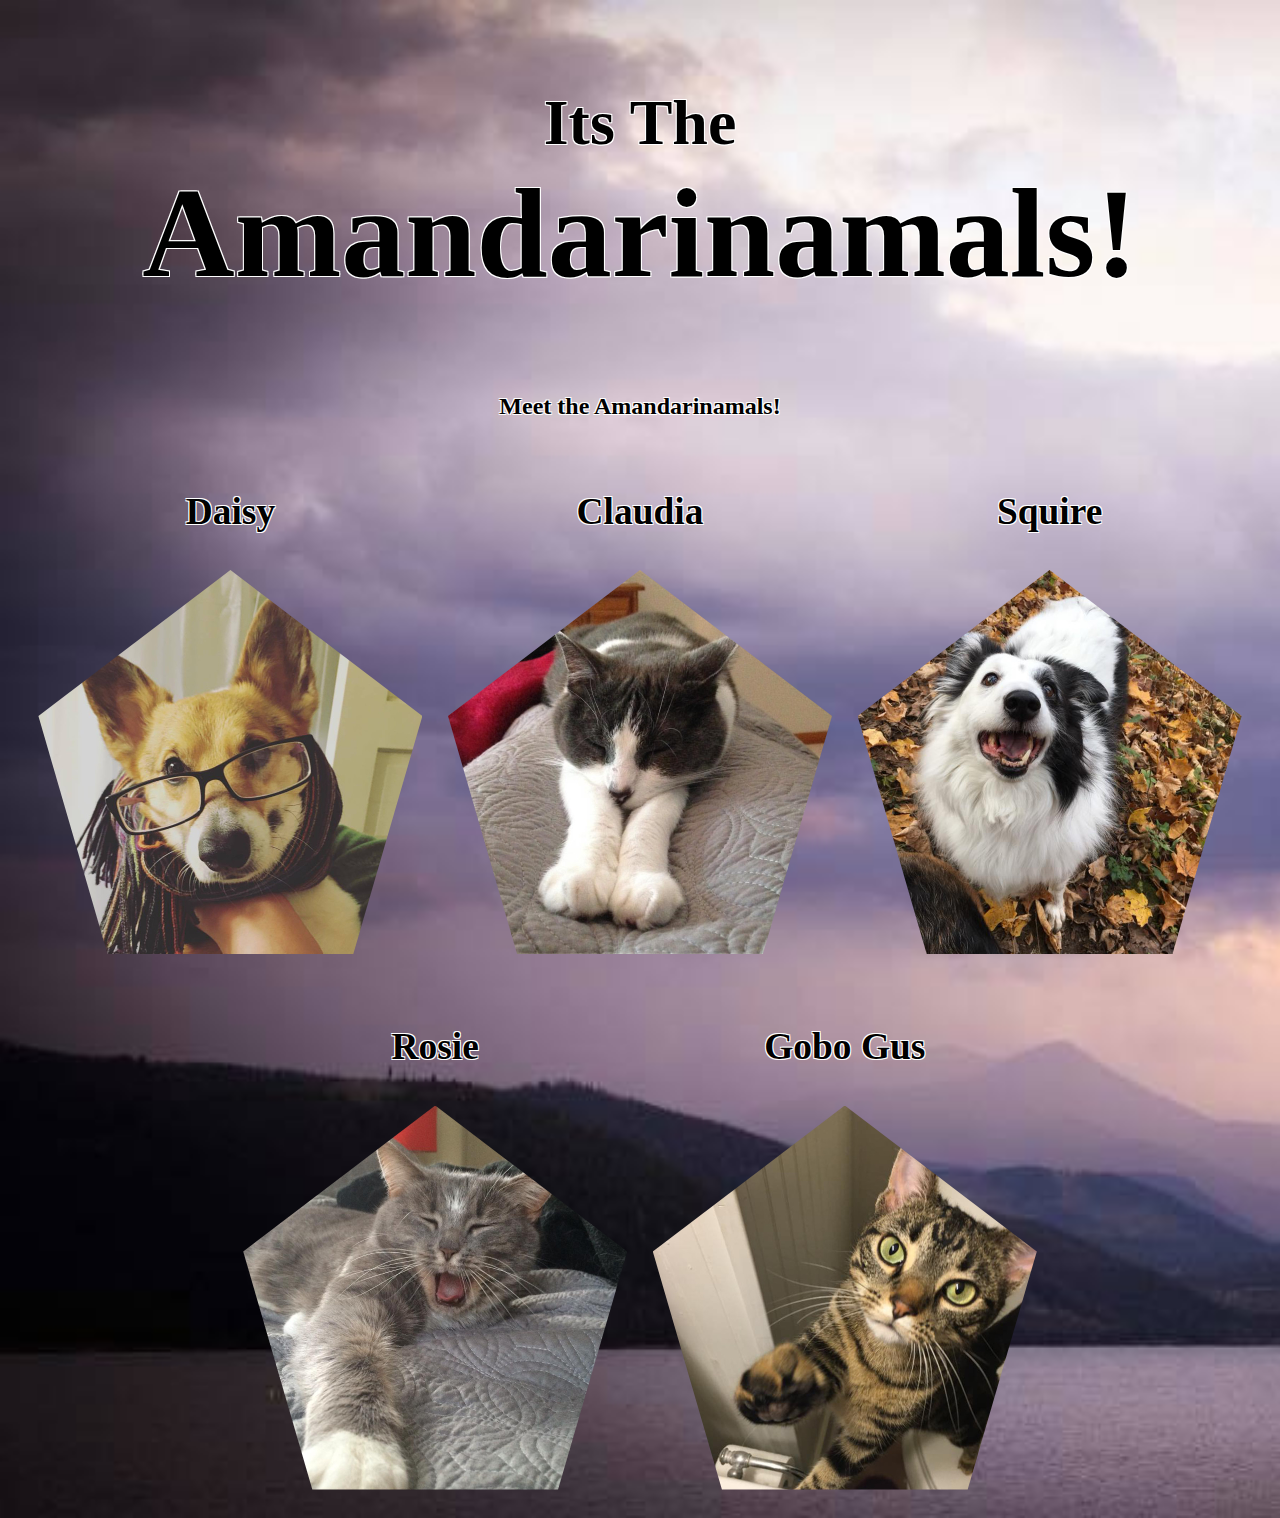
==== index.html @ b189da6b "initial commit" ====
<!DOCTYPE html>
<html lang="en">
    <head>
        <!-- Required meta tags -->
        <meta charset="utf-8">
        <meta http-equiv="X-UA-Compatible" content="IE=edge">
        <meta name="viewport" content="width=device-width, initial-scale=1, shrink-to-fit=no">

        <!-- Page Title -->
        <title>Amandarinamals</title>

        <!-- CSS -->
        <link rel="stylesheet" type="text/css" href="style.css"> 
    </head>
    <body>
        <main>
            <h1><small>Its The</small> Amandarinamals!</h1>

            <section>
                <h2>Meet the Amandarinamals!</h2>
                <div class="amandarinamals">
                    <section class="amandarinamal">
                        <h3>Daisy</h3>
                        <img alt="Daisy the tricolor pembroke welsh corgi" src="img/daisy.jpg" />
                    </section>
                    <section class="amandarinamal">
                        <h3>Claudia</h3>
                        <img alt="Claudia the gray and white domestic shorthair cat" src="img/claudia.jpg" />
                    </section>
                    <section class="amandarinamal">
                        <h3>Squire</h3>
                        <img alt="Squire the fluffy black and white border collie"src="img/squire.jpg" />
                    </section>
                    <section class="amandarinamal">
                        <h3>Rosie</h3>
                        <img alt="Rosie the gray cat with white stockings" src="img/rosie.jpg" />
                    </section>
                    <section class="amandarinamal">
                        <h3>Gobo Gus</h3>
                        <img alt="Gobo Gus the former stray kitten who steals food" src="img/gobo_gus.jpg" />
                    </section>
                </div>
            </section>
        </main>
    </body>
</html>
---- style.css ----
body {
    text-align: center;
    background: black;
    background-image: url('img/background.jpg');
    background-repeat: no-repeat;
    background-size: cover;
}

h1 {
    font-size: 10vw;
    text-shadow:
		-1px -1px 0 #fff,
		1px -1px 0 #fff,
		-1px 1px 0 #fff,
		1px 1px 0 #fff;
}
h1 small {
    font-size: .5em;
    display: block;
}

h2 {
    text-shadow:
		-1px -1px 0 #fff,
		1px -1px 0 #fff,
		-1px 1px 0 #fff,
		1px 1px 0 #fff;
}

.amandarinamals {
    display: flex;
    flex-flow: row wrap;
    justify-content: center;
}

.amandarinamal {
    max-width: 30vw;
    min-width: 200px;
    text-align: center;
    padding: 1vw;
    font-size: 2em;
    text-shadow:
		-1px -1px 0 #fff,
		1px -1px 0 #fff,
		-1px 1px 0 #fff,
		1px 1px 0 #fff;
}

.amandarinamal img {
    width: 100%;
    -webkit-clip-path: polygon(50% 0%, 100% 38%, 82% 100%, 18% 100%, 0% 38%);
    clip-path: polygon(50% 0%, 100% 38%, 82% 100%, 18% 100%, 0% 38%);
}
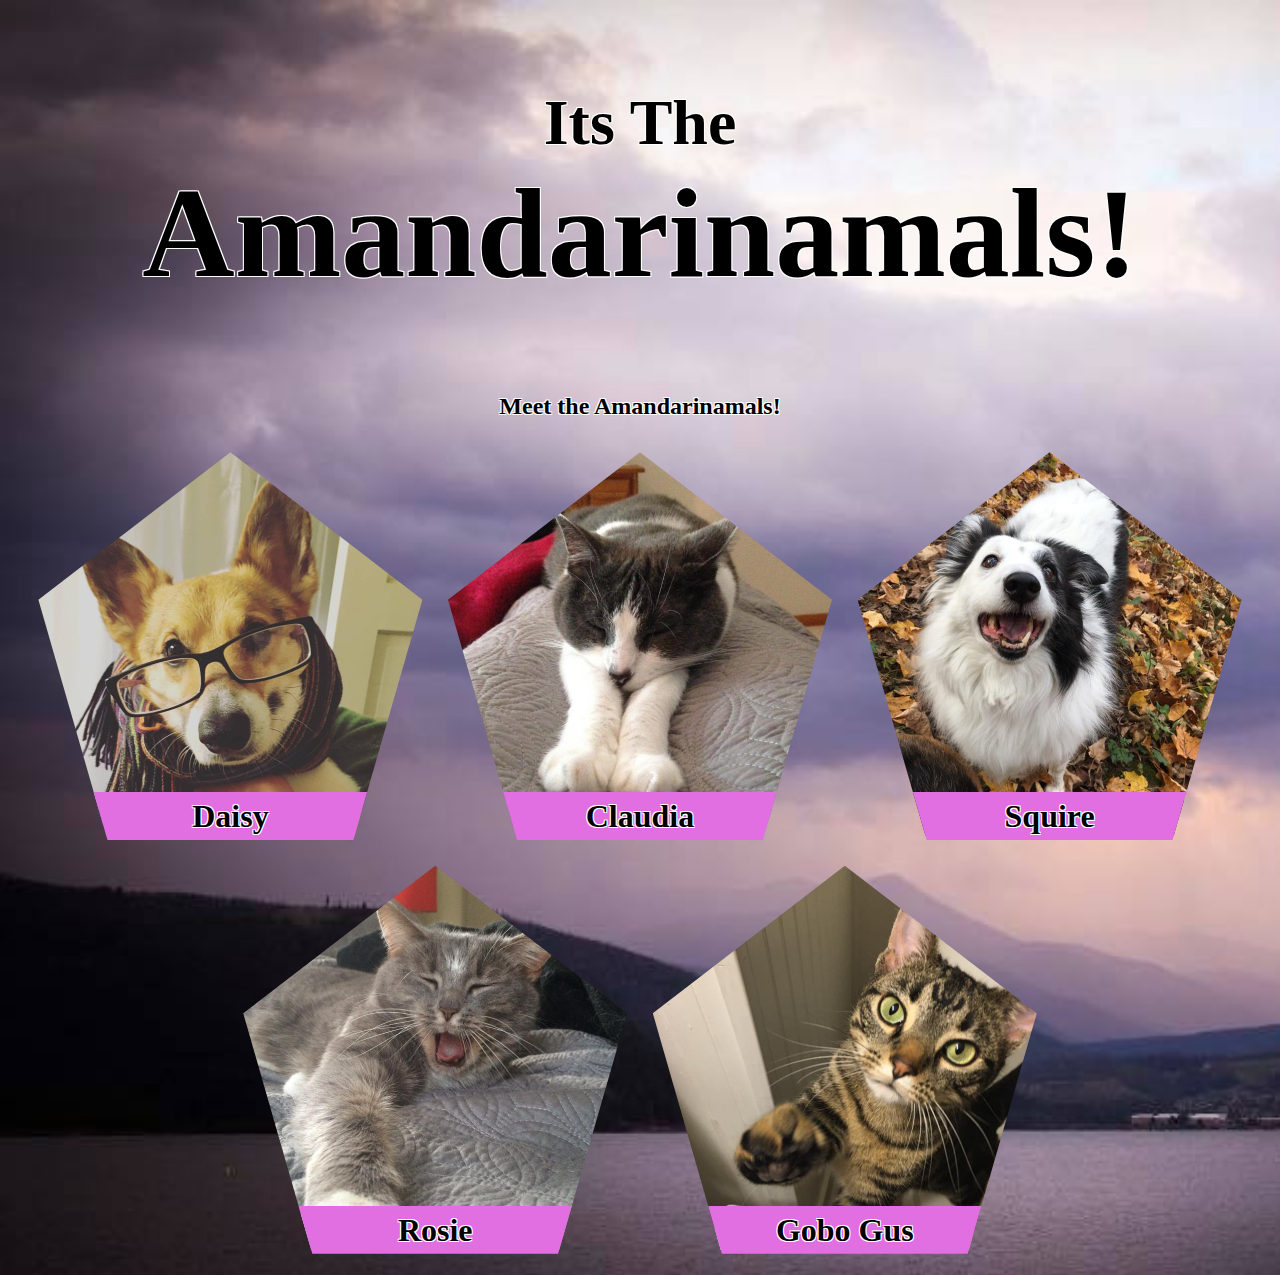
==== commit 5a669bfa: "Update index.html" ====
--- a/index.html
+++ b/index.html
@@ -29,7 +29,7 @@
                     </section>
                     <section class="amandarinamal">
                         <h3>Squire</h3>
-                        <img alt="Squire the fluffy black and white border collie"src="img/squire.jpg" />
+                        <img alt="Squire the fluffy black and white border collie" src="img/squire.jpg" />
                     </section>
                     <section class="amandarinamal">
                         <h3>Rosie</h3>
--- a/style.css
+++ b/style.css
@@ -34,10 +34,23 @@
 }
 
 .amandarinamal {
+    position: relative;
     max-width: 30vw;
     min-width: 200px;
     text-align: center;
-    padding: 1vw;
+    margin: 1vw;
+    -webkit-clip-path: polygon(50% 0%, 100% 38%, 82% 100%, 18% 100%, 0% 38%);
+    clip-path: polygon(50% 0%, 100% 38%, 82% 100%, 18% 100%, 0% 38%);
+}
+
+.amandarinamal h3 {
+    width: 100%;
+    position: absolute;
+    margin: 0;
+    line-height: 1.5em;
+    background-color: #e26fe1;
+    z-index: 10;
+    bottom: 0px;
     font-size: 2em;
     text-shadow:
 		-1px -1px 0 #fff,
@@ -48,6 +61,4 @@
 
 .amandarinamal img {
     width: 100%;
-    -webkit-clip-path: polygon(50% 0%, 100% 38%, 82% 100%, 18% 100%, 0% 38%);
-    clip-path: polygon(50% 0%, 100% 38%, 82% 100%, 18% 100%, 0% 38%);
-}+}
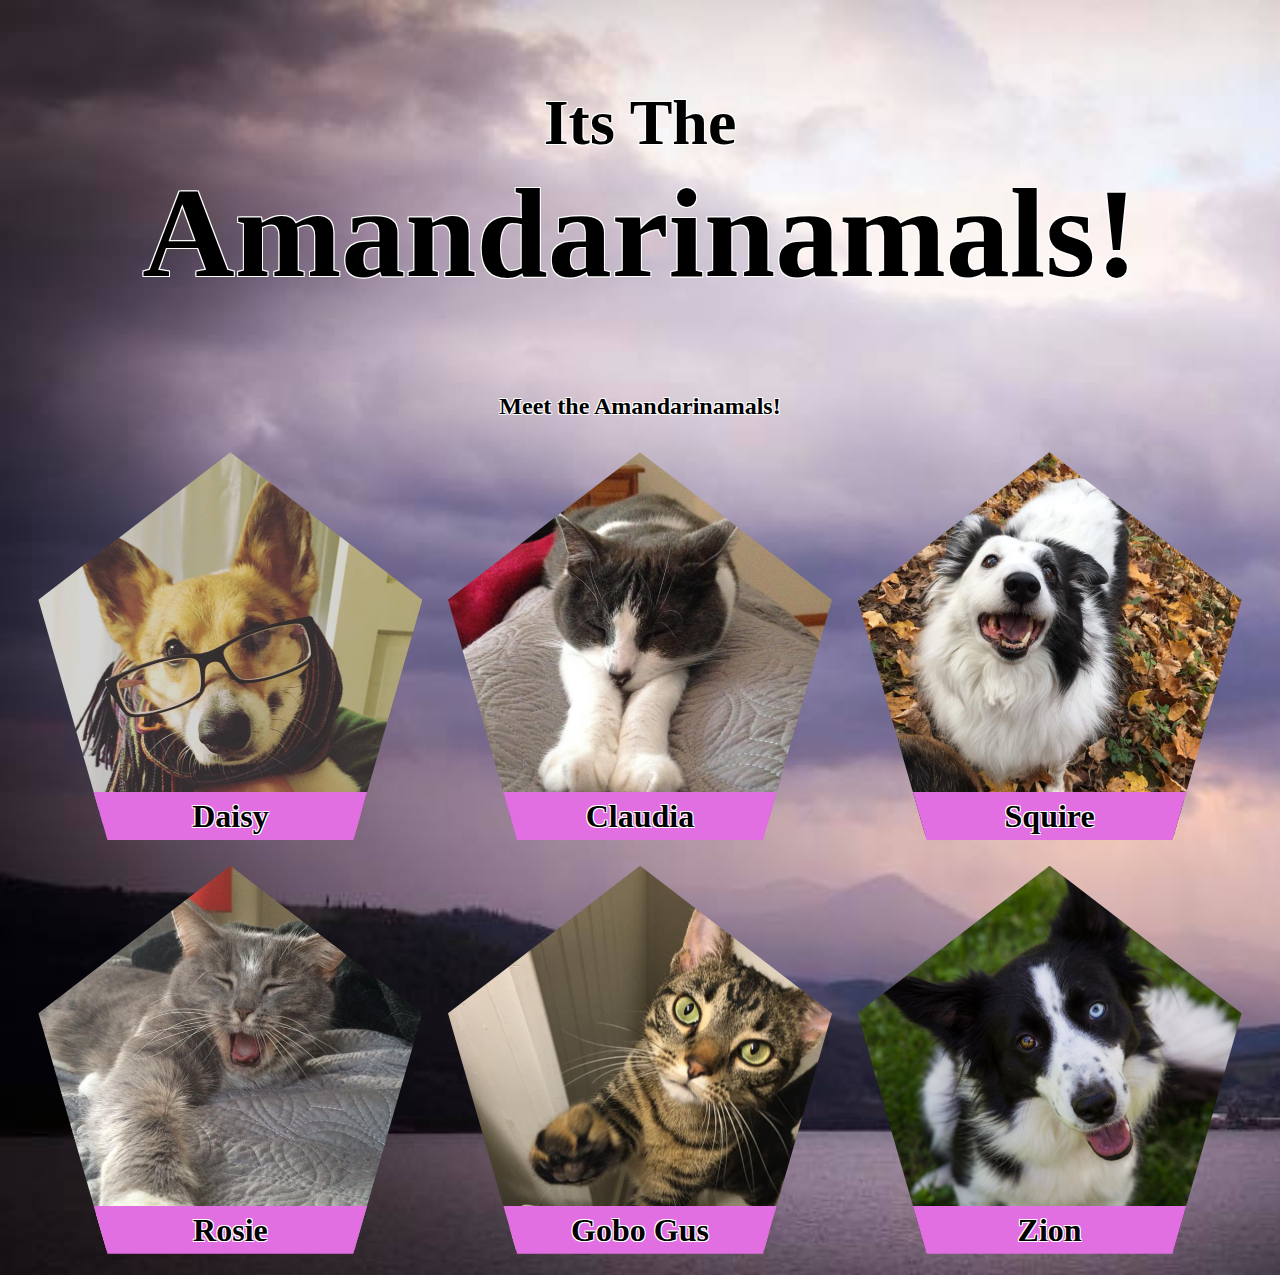
==== commit 7fe435be: "add zion" ====
--- a/index.html
+++ b/index.html
@@ -39,6 +39,10 @@
                         <h3>Gobo Gus</h3>
                         <img alt="Gobo Gus the former stray kitten who steals food" src="img/gobo_gus.jpg" />
                     </section>
+                    <section class="amandarinamal">
+                        <h3>Zion</h3>
+                        <img alt="Zion the giant border collie pup with endless anxious energy" src="img/zion.jpg" />
+                    </section>
                 </div>
             </section>
         </main>
